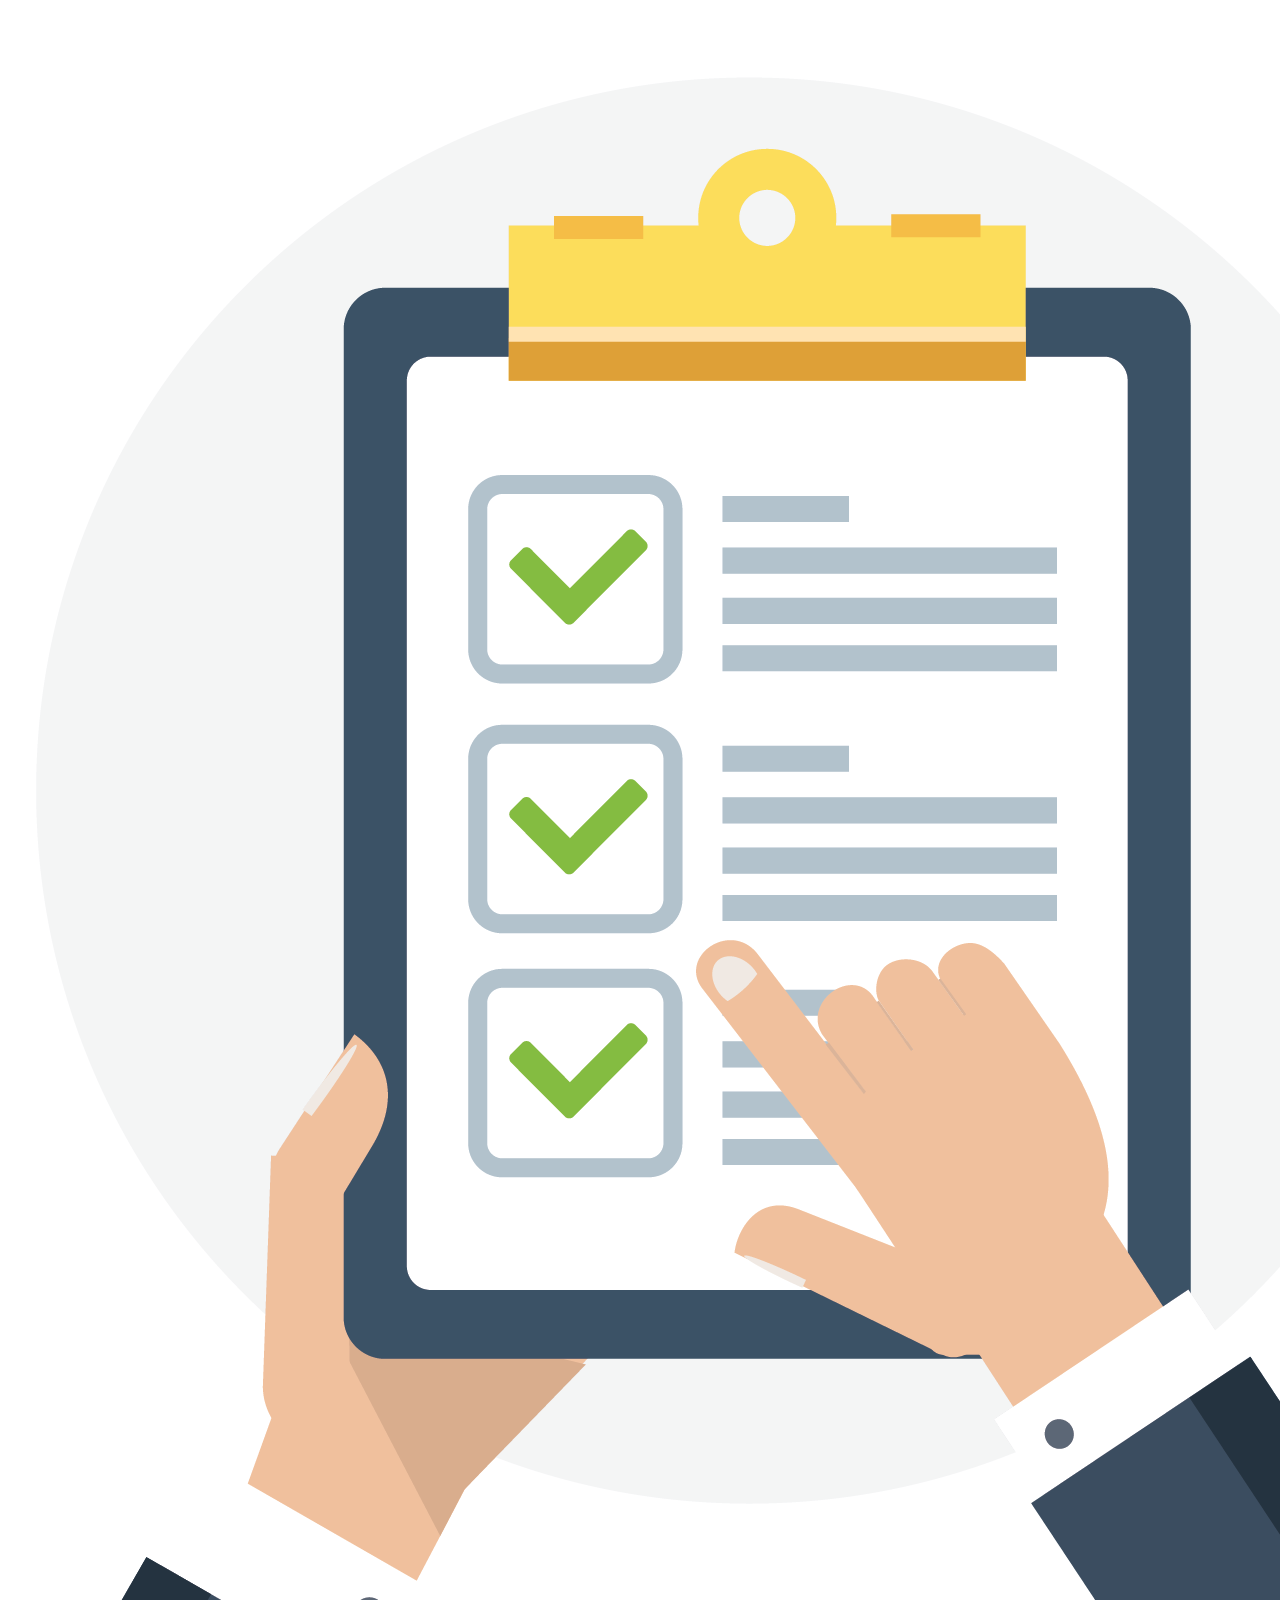
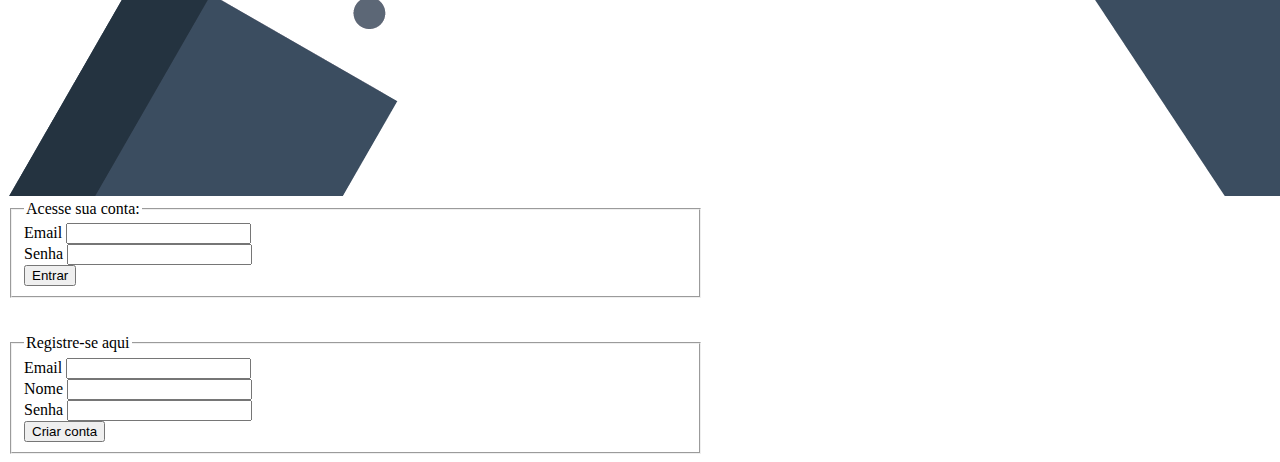
==== index.html @ 573b0d26 "First commit dos arquivos iniciais do projeto de um gerenciador de tarefas, conhecido também com um " ====
<!DOCTYPE html>
<html lang="en">
<head>
    <meta charset="UTF-8">
    <meta name="viewport" content="width=device-width, initial-scale=1.0">
    <link rel="stylesheet" href="style.css">
    <link href="https://cdn.jsdelivr.net/npm/bootstrap@5.3.2/dist/css/bootstrap.min.css" rel="stylesheet" integrity="sha384-T3c6CoIi6uLrA9TneNEoa7RxnatzjcDSCmG1MXxSR1GAsXEV/Dwwykc2MPK8M2HN" crossorigin="anonymous">
    <title>Tela inicial</title>
</head>
<body>
    <div class="container" style="width: 55%; margin-top: 6%;">
        <section class="row align-items-center">
            <div class="col-md-6">
                <img src="templates/image/fotoInicial.png" class="img-fluid" alt="Imagem Inicial">
            </div>
            <div class="col-md-6">
                <form class="login" id="form_login">
                    <fieldset>
                        <legend>Acesse sua conta:</legend>
                        <div class="mb-3">
                            <label for="exampleInputEmail1" class="form-label">Email</label>
                            <input type="email" class="form-control" id="emailLogin" aria-describedby="emailHelp">
                        </div>
                        <div class="mb-3">
                            <label for="exampleInputPassword1" class="form-label">Senha</label>
                            <input type="password" class="form-control" id="senhaLogin">
                        </div>
                        <button type="submit" class="btn btn-primary">Entrar</button>
                    </fieldset>
                </form>
                <br>
                <br>
                <form class="registro" id="form_cadastro">
                    <fieldset>
                        <legend>Registre-se aqui</legend>
                        <div class="mb-3">
                            <label for="emailUsuario" class="form-label">Email</label>
                            <input type="email" class="form-control" id="emailUsuario" aria-describedby="emailHelp">
                        </div>
                        <div class="mb-3">
                            <label for="nomeUsuario" class="form-label">Nome</label>
                            <input type="text" class="form-control" id="nomeUsuario">
                        </div>
                        <div class="mb-3">
                            <label for="senhaUsuario" class="form-label">Senha</label>
                            <input type="password" class="form-control" id="senhaUsuario">
                        </div>
                        <button type="submit" class="btn btn-primary">Criar conta</button>
                    </fieldset>
                </form>
            </div>
        </section>
    </div>

    <script src="script.js"></script>
</body>
</html>
---- style.css ----
#tabelaTarefas {
    margin: 0 auto; /* Isso centralizará a tabela horizontalmente */
    /* Adicione outros estilos conforme necessário */
}
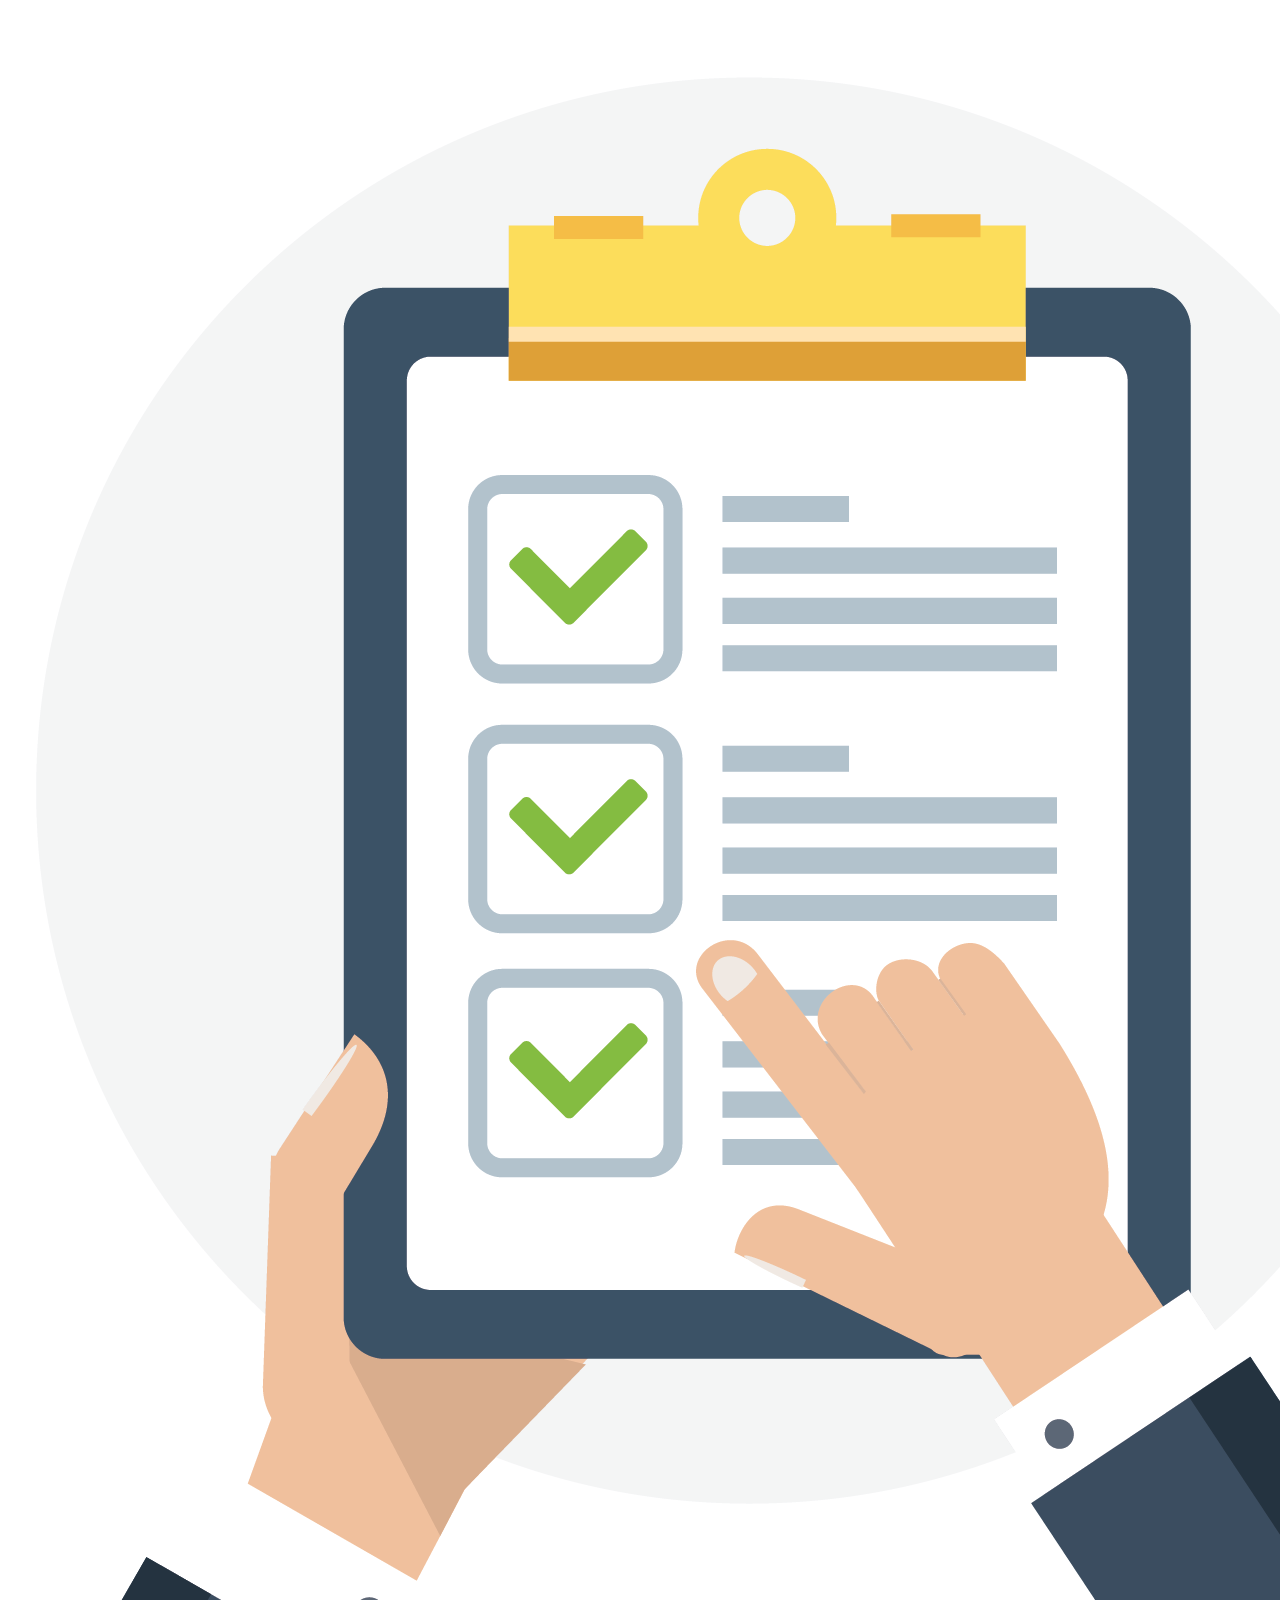
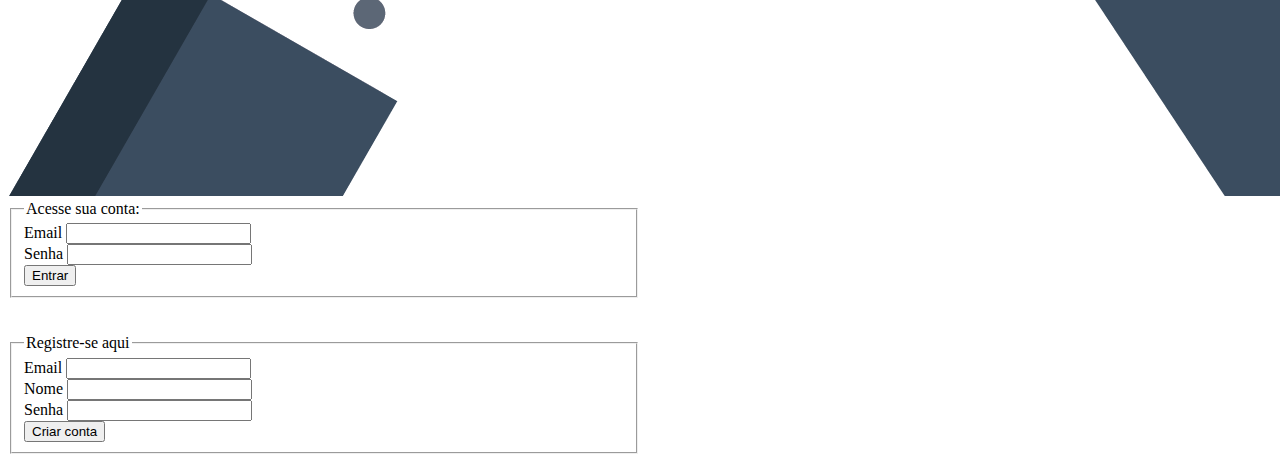
==== commit 7b4e6b0f: "Finalização das funcionalidades de alteração, exclusão, mudança de status baseado nas datas de térmi" ====
--- a/index.html
+++ b/index.html
@@ -1,19 +1,22 @@
 <!DOCTYPE html>
 <html lang="en">
+
 <head>
     <meta charset="UTF-8">
     <meta name="viewport" content="width=device-width, initial-scale=1.0">
-    <link rel="stylesheet" href="style.css">
-    <link href="https://cdn.jsdelivr.net/npm/bootstrap@5.3.2/dist/css/bootstrap.min.css" rel="stylesheet" integrity="sha384-T3c6CoIi6uLrA9TneNEoa7RxnatzjcDSCmG1MXxSR1GAsXEV/Dwwykc2MPK8M2HN" crossorigin="anonymous">
+    <link href="https://cdn.jsdelivr.net/npm/bootstrap@5.3.2/dist/css/bootstrap.min.css" rel="stylesheet"
+        integrity="sha384-T3c6CoIi6uLrA9TneNEoa7RxnatzjcDSCmG1MXxSR1GAsXEV/Dwwykc2MPK8M2HN" crossorigin="anonymous">
     <title>Tela inicial</title>
+    <link rel="stylesheet" href="css/style.css">
 </head>
+
 <body>
-    <div class="container" style="width: 55%; margin-top: 6%;">
+    <div class="container" style="width: 50%; margin-top: 6%;">
         <section class="row align-items-center">
             <div class="col-md-6">
                 <img src="templates/image/fotoInicial.png" class="img-fluid" alt="Imagem Inicial">
             </div>
-            <div class="col-md-6">
+            <div class="col-md-4">
                 <form class="login" id="form_login">
                     <fieldset>
                         <legend>Acesse sua conta:</legend>
@@ -49,9 +52,10 @@
                     </fieldset>
                 </form>
             </div>
+            <div class="col-md-2">
         </section>
     </div>
+    <script src="js/script.js"></script>
+</body>
 
-    <script src="script.js"></script>
-</body>
-</html>
+</html>--- a/css/style.css
+++ b/css/style.css
@@ -0,0 +1,10 @@
+#tabelaTarefas {
+    margin: 0 auto; /* Isso centralizará a tabela horizontalmente */
+    /* Adicione outros estilos conforme necessário */
+}
+
+body{
+    color: black;
+}
+
+
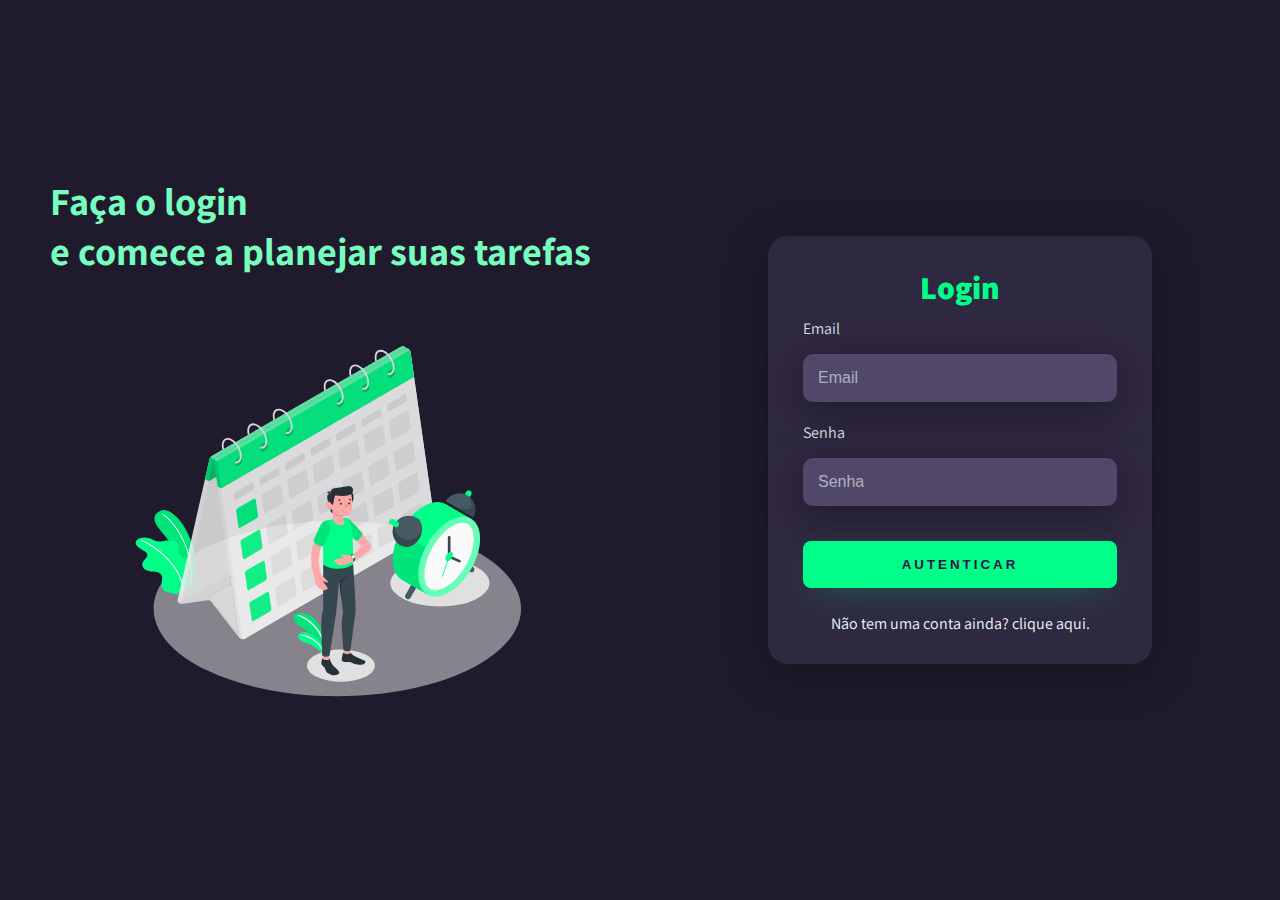
==== commit 917e9f25: "Primeira versão implementada do gerenciador de tarefas utilizando Javascript puro." ====
--- a/index.html
+++ b/index.html
@@ -4,58 +4,72 @@
 <head>
     <meta charset="UTF-8">
     <meta name="viewport" content="width=device-width, initial-scale=1.0">
+    <title>Document</title>
+    <link rel="stylesheet" href="style.css">
     <link href="https://cdn.jsdelivr.net/npm/bootstrap@5.3.2/dist/css/bootstrap.min.css" rel="stylesheet"
         integrity="sha384-T3c6CoIi6uLrA9TneNEoa7RxnatzjcDSCmG1MXxSR1GAsXEV/Dwwykc2MPK8M2HN" crossorigin="anonymous">
-    <title>Tela inicial</title>
+    <title>Login</title>
     <link rel="stylesheet" href="css/style.css">
 </head>
 
 <body>
-    <div class="container" style="width: 50%; margin-top: 6%;">
-        <section class="row align-items-center">
-            <div class="col-md-6">
-                <img src="templates/image/fotoInicial.png" class="img-fluid" alt="Imagem Inicial">
+
+    <form class="login" id="form_login">
+        <div class="main-login">
+            <div class="left-login">
+                <h1>Faça o login<br> e comece a planejar suas tarefas</h1>
+                <img src="templates/calendar.svg" alt="agenda" class="left-login-image">
             </div>
-            <div class="col-md-4">
-                <form class="login" id="form_login">
-                    <fieldset>
-                        <legend>Acesse sua conta:</legend>
-                        <div class="mb-3">
-                            <label for="exampleInputEmail1" class="form-label">Email</label>
-                            <input type="email" class="form-control" id="emailLogin" aria-describedby="emailHelp">
-                        </div>
-                        <div class="mb-3">
-                            <label for="exampleInputPassword1" class="form-label">Senha</label>
-                            <input type="password" class="form-control" id="senhaLogin">
-                        </div>
-                        <button type="submit" class="btn btn-primary">Entrar</button>
-                    </fieldset>
-                </form>
-                <br>
-                <br>
-                <form class="registro" id="form_cadastro">
-                    <fieldset>
-                        <legend>Registre-se aqui</legend>
-                        <div class="mb-3">
-                            <label for="emailUsuario" class="form-label">Email</label>
-                            <input type="email" class="form-control" id="emailUsuario" aria-describedby="emailHelp">
-                        </div>
-                        <div class="mb-3">
-                            <label for="nomeUsuario" class="form-label">Nome</label>
-                            <input type="text" class="form-control" id="nomeUsuario">
-                        </div>
-                        <div class="mb-3">
-                            <label for="senhaUsuario" class="form-label">Senha</label>
-                            <input type="password" class="form-control" id="senhaUsuario">
-                        </div>
-                        <button type="submit" class="btn btn-primary">Criar conta</button>
-                    </fieldset>
-                </form>
+
+
+            <div class="right-login" id="loginMain">
+                <div class="card-login">
+
+                    <h1>Login</h1>
+                    <div class="textfield">
+
+                        <label for="usuario">Email</label>
+                        <input type="text" id="emailLogin" placeholder="Email" required>
+                    </div>
+                    <div class="textfield">
+                        <label for="usuario">Senha</label>
+                        <input type="password" id="senhaLogin" placeholder="Senha" required>
+                    </div>
+                    <button type="submit" class="btn-login">Autenticar</button>
+                    <a type="submit" onclick="cadastrarUsuario(event);" style="color: aliceblue;">Não tem uma conta
+                        ainda? clique
+                        aqui.</a>
+
+                </div>
             </div>
-            <div class="col-md-2">
-        </section>
-    </div>
-    <script src="js/script.js"></script>
+    </form>
+
+    <form class="registro" id="form_cadastro">
+        <div class="right-login" id="registroMain" style="display: none;">
+            <div class="card-login">
+
+                <h1>Cadastro</h1>
+
+                <div class="textfield">
+
+                    <label for="usuario">Email</label>
+                    <input type="text" id="emailUsuario" placeholder="Email">
+                </div>
+                <div class="textfield">
+                    <label for="usuario">Nome</label>
+                    <input type="text" id="nomeUsuario" placeholder="Nome">
+                </div>
+                <div class="textfield">
+                    <label for="usuario">Senha</label>
+                    <input type="password" id="senhaUsuario" placeholder="Senha">
+                </div>
+
+                <button type="submit" class="btn-login">REGISTRAR</button>
+                <a href="index.html" style="color: aliceblue;">Já possui uma conta? clique aqui.</a>
+            </div>
+        </div>
+    </form>
+    <script src="js/autenticacao.js"></script>
 </body>
 
 </html>--- a/style.css
+++ b/style.css
@@ -0,0 +1,5 @@
+#tabelaTarefas {
+    margin: 0 auto; /* Isso centralizará a tabela horizontalmente */
+    /* Adicione outros estilos conforme necessário */
+}
+
--- a/css/style.css
+++ b/css/style.css
@@ -1,10 +1,155 @@
-#tabelaTarefas {
-    margin: 0 auto; /* Isso centralizará a tabela horizontalmente */
-    /* Adicione outros estilos conforme necessário */
-}
+@import url('https://fonts.googleapis.com/css2?family=Assistant:wght@700&display=swap');
 
-body{
-    color: black;
-}
+ body {
+     margin: 0;
+     font-family: 'Assistant', sans-serif;
+ }
+
+ body * {
+     box-sizing: border-box;
+ }
+
+ .main-login {
+     width: 100vw;
+     height: 100vh;
+     background: #201b2c;
+     display: flex;
+     justify-content: center;
+     align-items: center;
+ }
+
+ .left-login {
+     width: 50vw;
+     height: 100vh;
+     display: flex;
+     justify-content: center;
+     align-items: center;
+     flex-direction: column;
+ }
+
+ .left-login>h1 {
+     font-size: 3vw;
+     color: #77ffc0;
+ }
+
+ .left-login-image {
+     width: 35vw;
+ }
+
+ .right-login {
+     width: 50vw;
+     height: 100vh;
+     display: flex;
+     justify-content: center;
+     align-items: center;
+ }
+
+ .card-login {
+     width: 60%;
+     display: flex;
+     justify-content: center;
+     align-items: center;
+     flex-direction: column;
+     padding: 30px 35px;
+     background: #2f2841;
+     border-radius: 20px;
+     box-shadow: 0px 10px 40px #00000056;
+ }
+
+ .card-login>h1 {
+     color: #00ff88;
+     font-weight: 800;
+     margin: 0;
+ }
+
+ .textfield {
+     width: 100%;
+     display: flex;
+     flex-direction: column;
+     align-items: flex-start;
+     justify-content: center;
+     margin: 10px 0px;
+ }
+
+ .textfield>input {
+     width: 100%;
+     border: none;
+     border-radius: 10px;
+     padding: 15px;
+     background: #514869;
+     color: #f0ffffde;
+     font-size: 12pt;
+     box-shadow: 0px 10px 40px #00000056;
+     outline: none;
+     box-sizing: border-box;
 
 
+ }
+
+ .textfield>label {
+     color: #f0ffffde;
+     margin-bottom: 15px;
+ }
+
+ .textfield>input::placeholder {
+     color: #f0ffff94;
+ }
+
+ .btn-login {
+     width: 100%;
+     padding: 16px 0px;
+     margin: 25px;
+     border: none;
+     border-radius: 8px;
+     outline: none;
+     text-transform: uppercase;
+     font-weight: 800;
+     letter-spacing: 3px;
+     color: #2b134b;
+     background: #00ff88;
+     cursor: pointer;
+     box-shadow: 0px 10px 40px -12px #00ff8052;
+ }
+
+ @media only screen and (max-width: 950px) {
+     .card-login {
+         width: 85%;
+     }
+ }
+
+ @media only screen and (max-width: 600px) {
+     .main-login {
+         flex-direction: column;
+     }
+
+     .left-login>h1 {
+         display: none;
+     }
+
+     .left-login {
+         width: 100%;
+         height: auto;
+     }
+
+     .right-login {
+         width: 100%;
+         height: auto;
+     }
+
+     .right-login#registroMain {
+         width: 100%;
+         height: auto;
+     }
+
+     .left-login-image {
+         width: 50vw;
+     }
+
+     .card-login {
+         width: 90%;
+     }
+ }
+
+ a {
+     color: white;
+ }